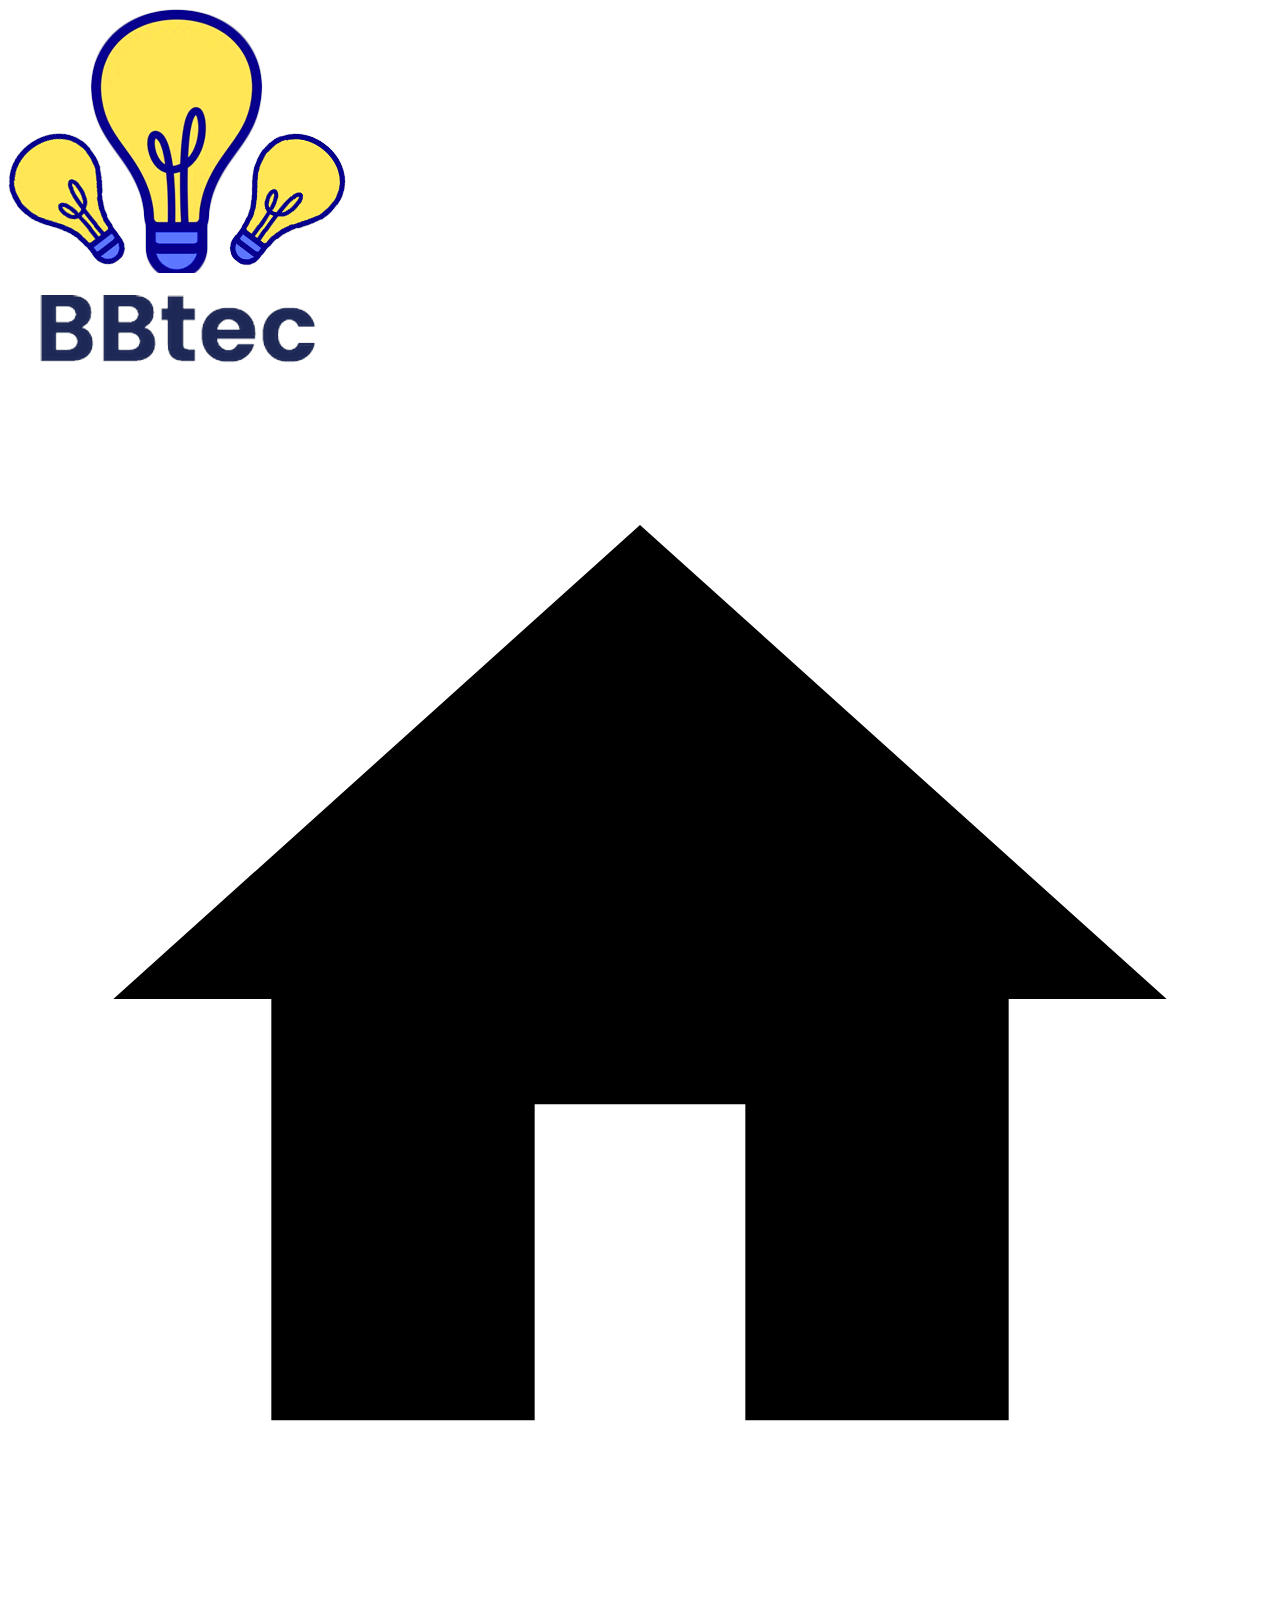
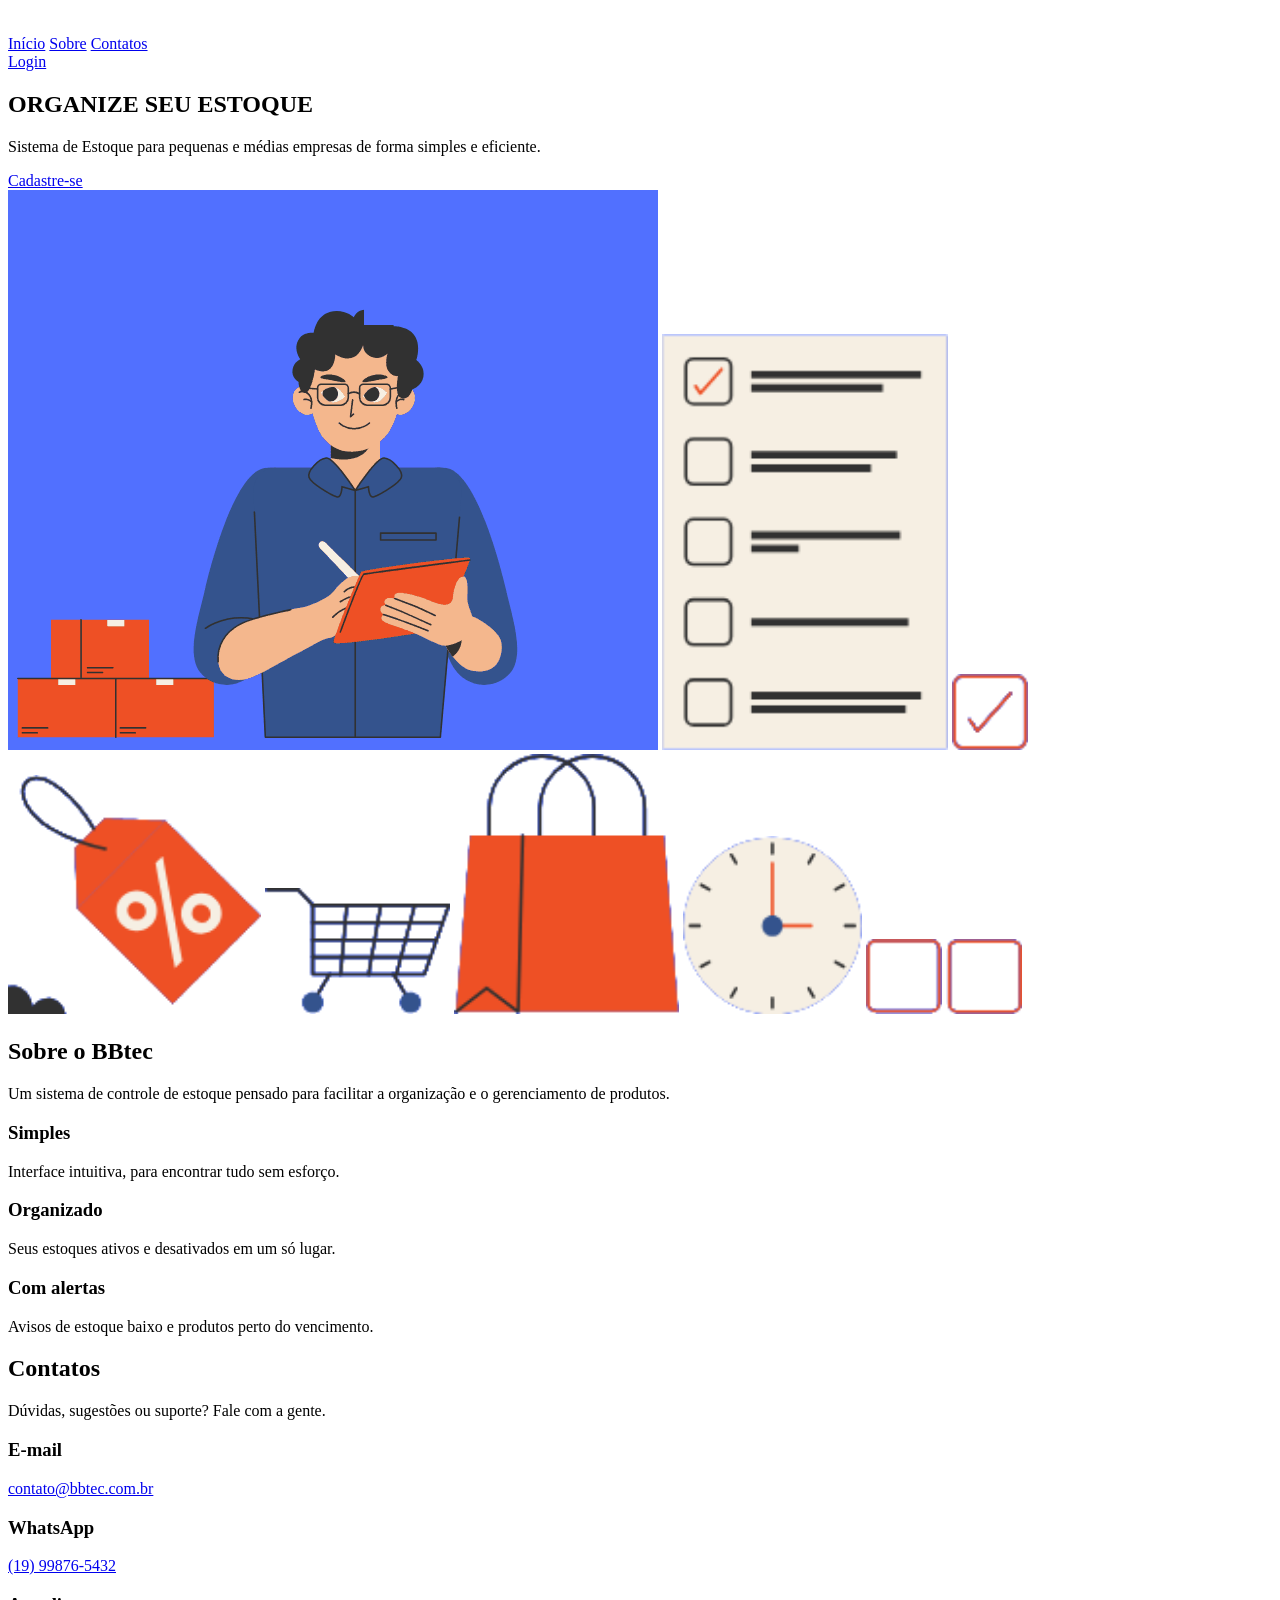
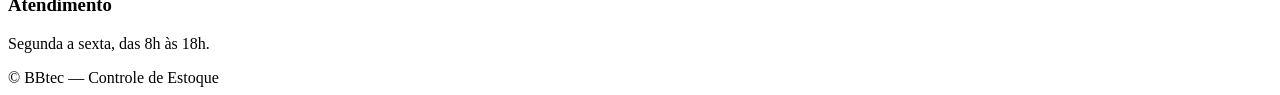
==== index.html @ 0fbb1b29 "ajuste" ====
<!DOCTYPE html>
<html lang="pt-BR">
<head>
<meta charset="utf-8">
<meta name="viewport" content="width=device-width, initial-scale=1, viewport-fit=cover">
<title>BBtec — Organize seu estoque</title>
<link rel="stylesheet" href="https://fonts.googleapis.com/css2?family=Poppins:wght@400;500;600&display=swap">
<link rel="stylesheet" href="style.css">
</head>
<body>
<header>
  <nav class="nav" aria-label="Principal">
    <a href="#inicio" aria-label="BBtec"><img src="img/logo.png" alt="BBtec"></a>
    <div class="links">
      <a href="#inicio"><svg viewBox="0 0 24 24" aria-hidden="true"><path d="M12 3 2 12h3v8h5v-6h4v6h5v-8h3z"/></svg><span class="txt-inicio">Início</span></a>
      <a href="#sobre">Sobre</a>
      <a href="#contatos">Contatos</a>
    </div>
    <a class="btn btn-azul" href="#login">Login</a>
  </nav>
</header>
<main>
  <section class="hero" id="inicio">
    <div class="hero-in">
      <div>
        <h1>ORGANIZE SEU ESTOQUE</h1>
        <p>Sistema de Estoque para pequenas e médias empresas de forma simples e eficiente.</p>
        <a class="btn btn-laranja" href="#cadastro">Cadastre-se</a>
      </div>
      <div class="cena" role="img" aria-label="Ilustração de um funcionário fazendo anotações de estoque">
<img class="base" src="img/ilustracao.png" alt="">
<img class="el e-lista" style="left:7.38%;top:11.96%;width:22.62%" src="img/el-lista.png" alt="">
<img class="el e-check" style="left:35.38%;top:13.93%;width:6.00%" src="img/el-check.png" alt="">
<img class="el e-tag" style="left:54.77%;top:1.96%;width:20.00%" src="img/el-tag.png" alt="">
<img class="el e-carrinho" style="left:80.92%;top:24.11%;width:14.62%" src="img/el-carrinho.png" alt="">
<img class="el e-sacola" style="left:80.31%;top:43.93%;width:17.85%" src="img/el-sacola.png" alt="">
<img class="el e-relogio" style="left:83.38%;top:77.14%;width:14.15%" src="img/el-relogio.png" alt="">
<img class="el e-quad1" style="left:69.85%;top:30.89%;width:6.00%" src="img/el-quad1.png" alt="">
<img class="el e-quad2" style="left:14.92%;top:64.64%;width:6.00%" src="img/el-quad2.png" alt="">
</div>
    </div>
  </section>
  <section class="sobre" id="sobre">
    <h2>Sobre o BBtec</h2>
    <p>Um sistema de controle de estoque pensado para facilitar a organização e o gerenciamento de produtos.</p>
    <div class="cards">
      <div class="card"><h3>Simples</h3><p>Interface intuitiva, para encontrar tudo sem esforço.</p></div>
      <div class="card"><h3>Organizado</h3><p>Seus estoques ativos e desativados em um só lugar.</p></div>
      <div class="card"><h3>Com alertas</h3><p>Avisos de estoque baixo e produtos perto do vencimento.</p></div>
    </div>
  </section>
  <section class="sobre contatos" id="contatos">
    <h2>Contatos</h2>
    <p>Dúvidas, sugestões ou suporte? Fale com a gente.</p>
    <div class="cards">
      <div class="card"><h3>E-mail</h3><p><a href="mailto:contato@bbtec.com.br">contato@bbtec.com.br</a></p></div>
      <div class="card"><h3>WhatsApp</h3><p><a href="https://wa.me/5519998765432">(19) 99876-5432</a></p></div>
      <div class="card"><h3>Atendimento</h3><p>Segunda a sexta, das 8h às 18h.</p></div>
    </div>
  </section>
</main>
<footer>© BBtec — Controle de Estoque</footer>
<script src="script.js"></script>
</body>
</html>
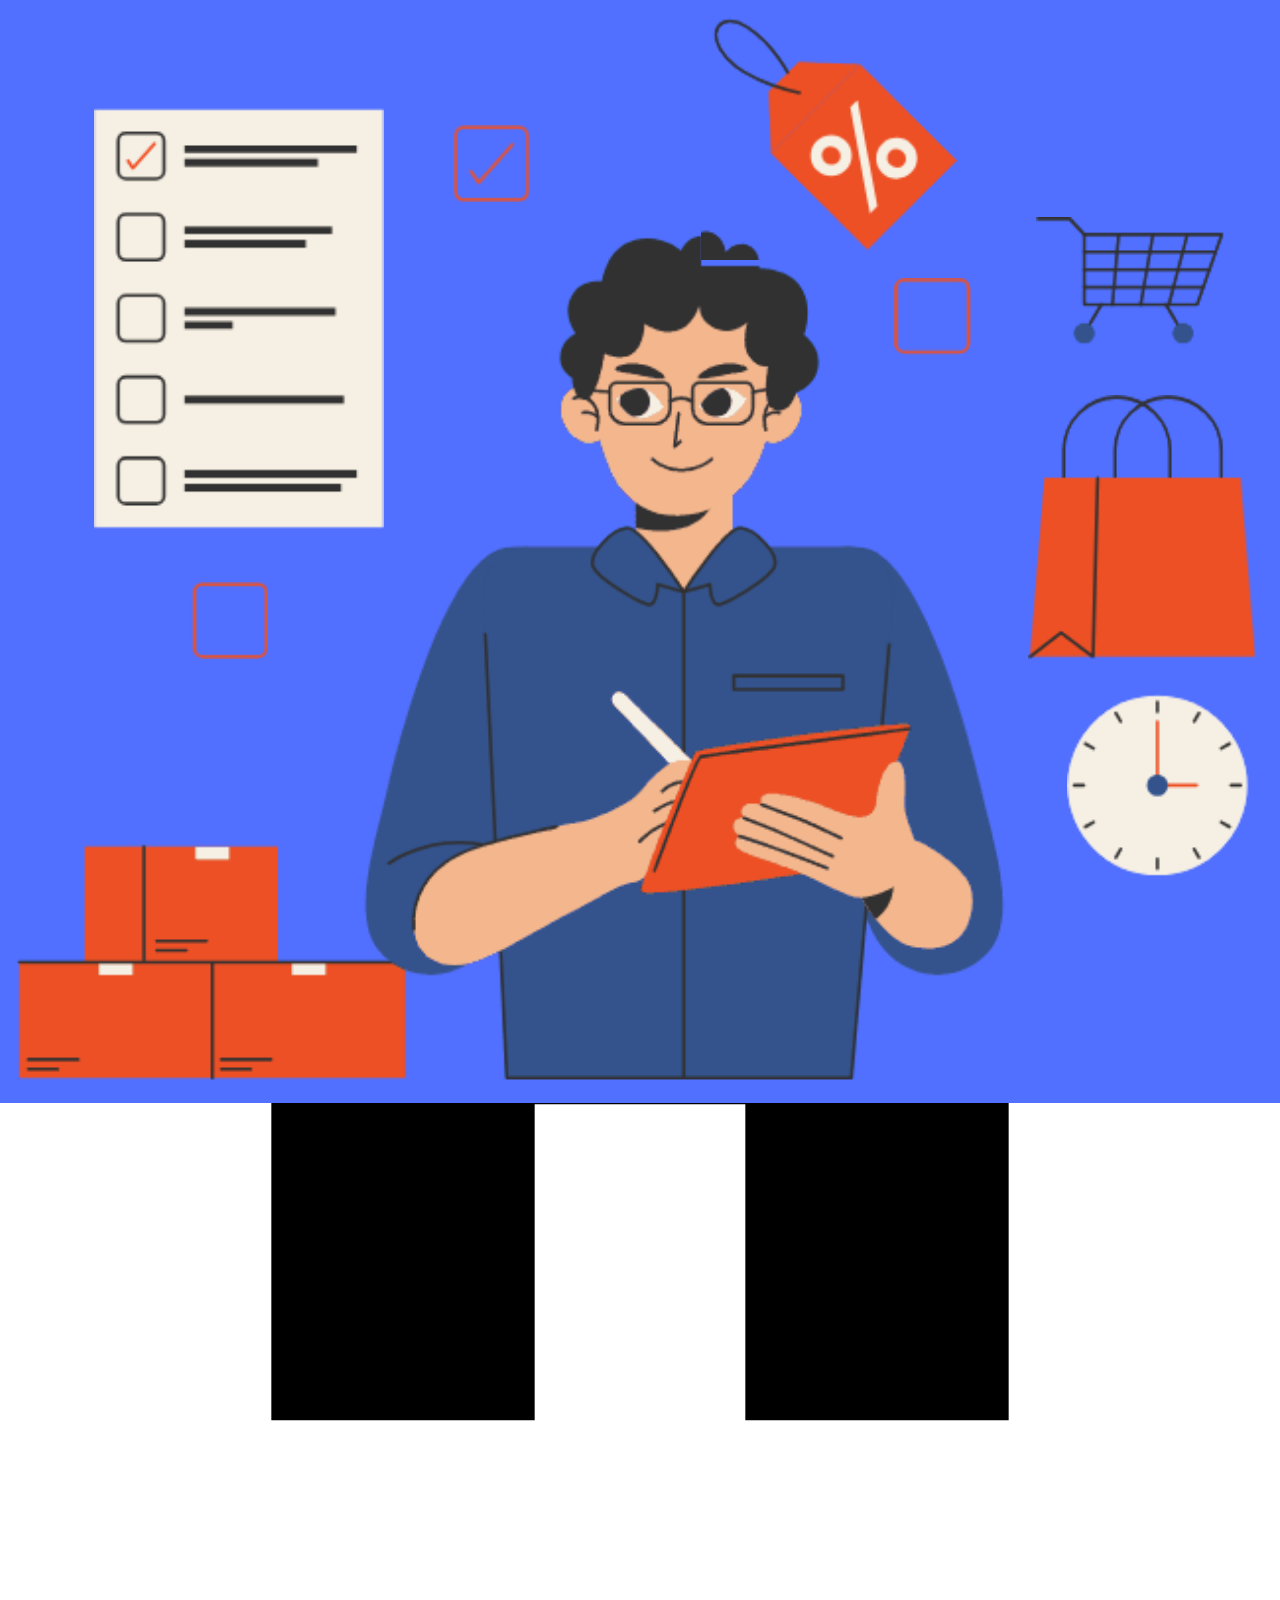
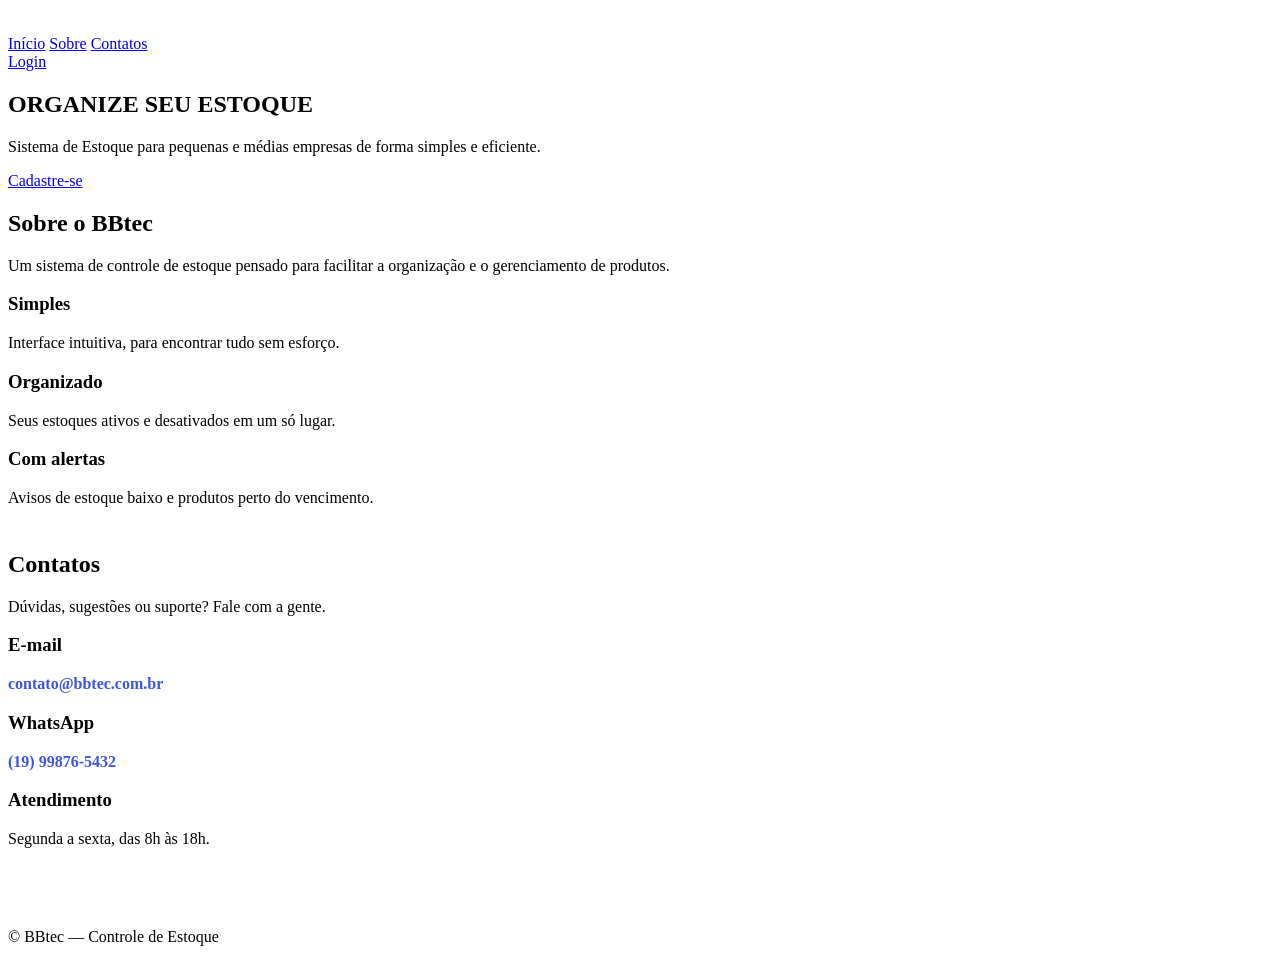
==== commit 98b162d5: "ajuste" ====
--- a/index.html
+++ b/index.html
@@ -1,11 +1,12 @@
 <!DOCTYPE html>
+
 <html lang="pt-BR">
 <head>
 <meta charset="utf-8">
 <meta name="viewport" content="width=device-width, initial-scale=1, viewport-fit=cover">
 <title>BBtec — Organize seu estoque</title>
 <link rel="stylesheet" href="https://fonts.googleapis.com/css2?family=Poppins:wght@400;500;600&display=swap">
-<link rel="stylesheet" href="style.css">
+<link rel="stylesheet" href="css/style.css">
 </head>
 <body>
 <header>
@@ -28,7 +29,7 @@
         <a class="btn btn-laranja" href="#cadastro">Cadastre-se</a>
       </div>
       <div class="cena" role="img" aria-label="Ilustração de um funcionário fazendo anotações de estoque">
-<img class="base" src="img/ilustracao.png" alt="">
+<img class="base" src="../img/ilustracao.png" alt="">
 <img class="el e-lista" style="left:7.38%;top:11.96%;width:22.62%" src="img/el-lista.png" alt="">
 <img class="el e-check" style="left:35.38%;top:13.93%;width:6.00%" src="img/el-check.png" alt="">
 <img class="el e-tag" style="left:54.77%;top:1.96%;width:20.00%" src="img/el-tag.png" alt="">
@@ -60,6 +61,7 @@
   </section>
 </main>
 <footer>© BBtec — Controle de Estoque</footer>
-<script src="script.js"></script>
+<script src="js/script.js"></script>
+
 </body>
 </html>
--- a/css/style.css
+++ b/css/style.css
@@ -0,0 +1,27 @@
+
+.cena img{position:absolute;display:block;height:auto;max-width:none}
+.cena .base{left:0;top:0;width:100%}
+.el{will-change:transform}
+.e-lista{animation:flutuar 5s ease-in-out infinite}
+.e-tag{transform-origin:18% 8%;animation:balancar 3.6s ease-in-out infinite}
+.e-carrinho{animation:deslizar 4.6s ease-in-out infinite}
+.e-sacola{transform-origin:50% 0;animation:balancar 4.4s ease-in-out -1.2s infinite}
+.e-relogio{animation:pulsar 3s ease-in-out infinite}
+.e-check{animation:piscar 3.2s ease-in-out infinite}
+.e-quad1{animation:piscar 3.8s ease-in-out -1s infinite}
+.e-quad2{animation:flutuar 4.2s ease-in-out -2s infinite}
+@keyframes flutuar{0%,100%{transform:translateY(0)}50%{transform:translateY(-9px)}}
+@keyframes balancar{0%,100%{transform:rotate(-5deg)}50%{transform:rotate(5deg)}}
+@keyframes deslizar{0%,100%{transform:translate(0,0) rotate(0)}50%{transform:translate(7px,-4px) rotate(3deg)}}
+@keyframes pulsar{0%,100%{transform:scale(1)}50%{transform:scale(1.07)}}
+@keyframes piscar{0%,100%{opacity:.35;transform:scale(.88)}50%{opacity:1;transform:scale(1.1)}}
+@media (prefers-reduced-motion:reduce){.el{animation:none!important}}
+
+.contatos{padding-top:8px;padding-bottom:64px}
+.card a{color:#3D55E0;font-weight:600;text-decoration:none;word-break:break-all}
+.card a:hover{text-decoration:underline}
+@media (max-width:480px){
+  .nav{gap:8px}
+  .links a{padding:0 9px;font-size:.8rem}
+  .nav .btn-azul{padding:0 14px;font-size:.8rem;margin-left:4px}
+}
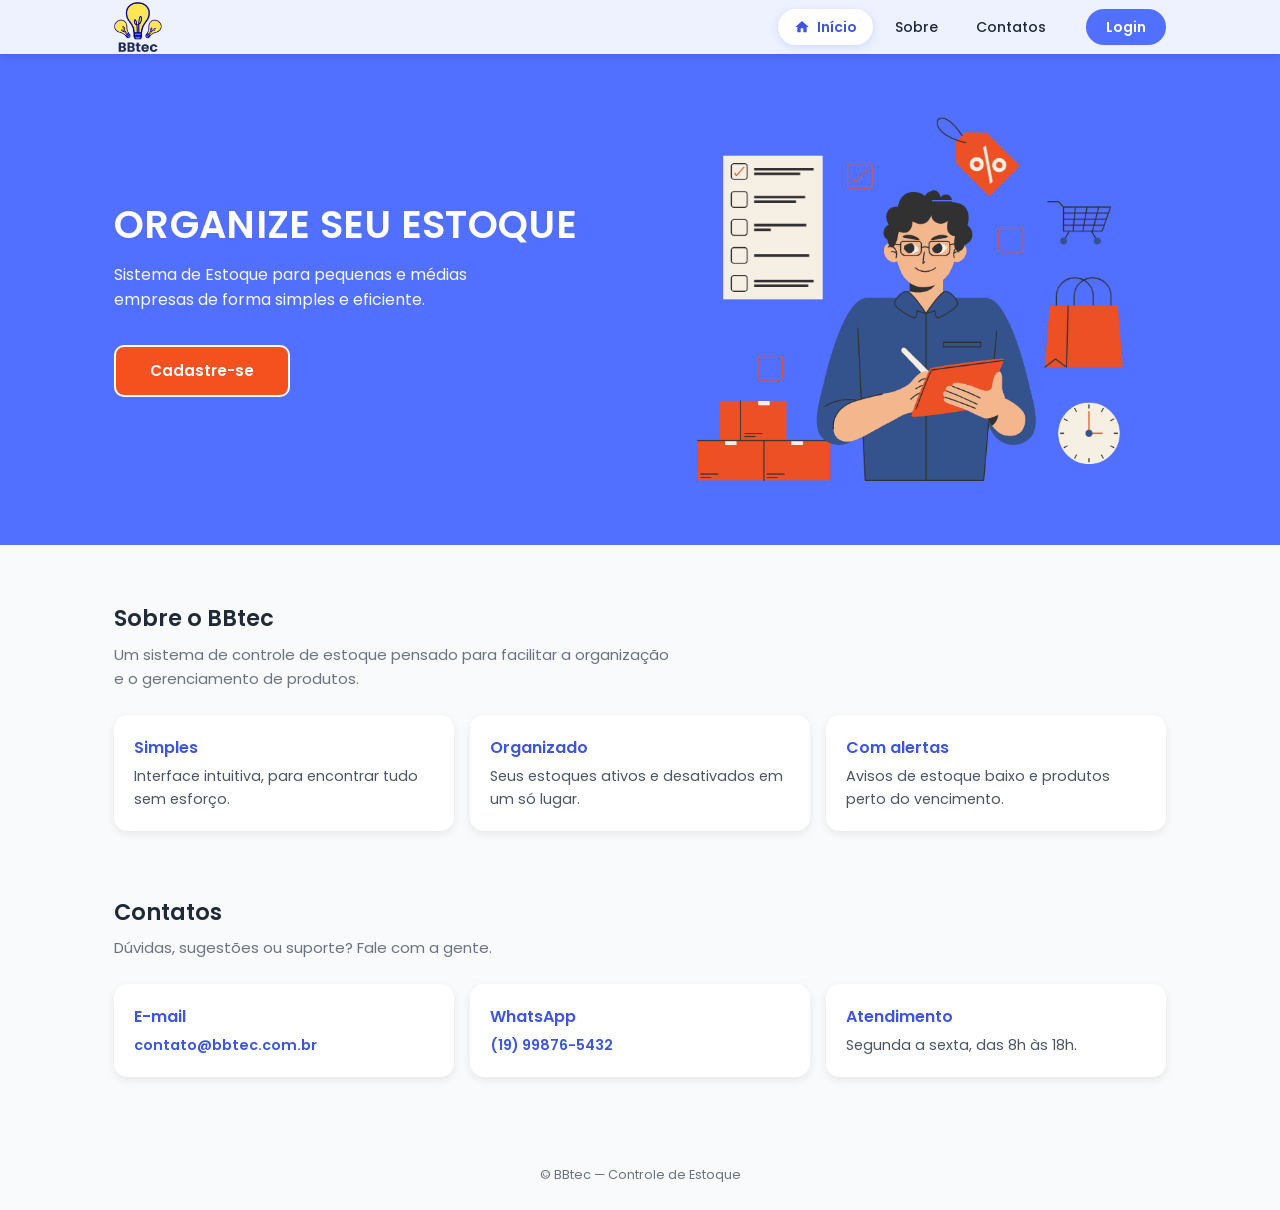
==== commit 90fc4762: "Merge branch 'main' of https://github.com/brulameira/BBTEC" ====
--- a/index.html
+++ b/index.html
@@ -1,12 +1,11 @@
 <!DOCTYPE html>
-
 <html lang="pt-BR">
 <head>
 <meta charset="utf-8">
 <meta name="viewport" content="width=device-width, initial-scale=1, viewport-fit=cover">
 <title>BBtec — Organize seu estoque</title>
 <link rel="stylesheet" href="https://fonts.googleapis.com/css2?family=Poppins:wght@400;500;600&display=swap">
-<link rel="stylesheet" href="css/style.css">
+<link rel="stylesheet" href="../css/style.css">
 </head>
 <body>
 <header>
@@ -30,14 +29,14 @@
       </div>
       <div class="cena" role="img" aria-label="Ilustração de um funcionário fazendo anotações de estoque">
 <img class="base" src="../img/ilustracao.png" alt="">
-<img class="el e-lista" style="left:7.38%;top:11.96%;width:22.62%" src="img/el-lista.png" alt="">
-<img class="el e-check" style="left:35.38%;top:13.93%;width:6.00%" src="img/el-check.png" alt="">
-<img class="el e-tag" style="left:54.77%;top:1.96%;width:20.00%" src="img/el-tag.png" alt="">
-<img class="el e-carrinho" style="left:80.92%;top:24.11%;width:14.62%" src="img/el-carrinho.png" alt="">
-<img class="el e-sacola" style="left:80.31%;top:43.93%;width:17.85%" src="img/el-sacola.png" alt="">
-<img class="el e-relogio" style="left:83.38%;top:77.14%;width:14.15%" src="img/el-relogio.png" alt="">
-<img class="el e-quad1" style="left:69.85%;top:30.89%;width:6.00%" src="img/el-quad1.png" alt="">
-<img class="el e-quad2" style="left:14.92%;top:64.64%;width:6.00%" src="img/el-quad2.png" alt="">
+<img class="el e-lista" style="left:7.38%;top:11.96%;width:22.62%" src="../img/el-lista.png" alt="">
+<img class="el e-check" style="left:35.38%;top:13.93%;width:6.00%" src="../img/el-check.png" alt="">
+<img class="el e-tag" style="left:54.77%;top:1.96%;width:20.00%" src="../img/el-tag.png" alt="">
+<img class="el e-carrinho" style="left:80.92%;top:24.11%;width:14.62%" src="../img/el-carrinho.png" alt="">
+<img class="el e-sacola" style="left:80.31%;top:43.93%;width:17.85%" src="../img/el-sacola.png" alt="">
+<img class="el e-relogio" style="left:83.38%;top:77.14%;width:14.15%" src="../img/el-relogio.png" alt="">
+<img class="el e-quad1" style="left:69.85%;top:30.89%;width:6.00%" src="../img/el-quad1.png" alt="">
+<img class="el e-quad2" style="left:14.92%;top:64.64%;width:6.00%" src="../img/el-quad2.png" alt="">
 </div>
     </div>
   </section>
@@ -61,7 +60,7 @@
   </section>
 </main>
 <footer>© BBtec — Controle de Estoque</footer>
-<script src="js/script.js"></script>
+<script src="../js/script.js"></script>
 
 </body>
 </html>
--- a/css/style.css
+++ b/css/style.css
@@ -1,3 +1,54 @@
+:root{
+  --azul:#5170FF; --laranja:#F4511E; --texto:#1F2937;
+  --header:#EEF2FF; --branco:#FFFFFF; --superficie:#F8FAFC; --cinza:#6B7280;
+  box-sizing:border-box;
+  padding-top:env(safe-area-inset-top,0px); padding-bottom:env(safe-area-inset-bottom,0px);
+}
+@media (prefers-color-scheme: dark){
+  :root:not([data-theme="light"]){ --header:#1B2140; --texto:#E5E7EB; --superficie:#12162B; --cinza:#9CA3AF; }
+}
+:root[data-theme="dark"]{ --header:#1B2140; --texto:#E5E7EB; --superficie:#12162B; --cinza:#9CA3AF; }
+*{box-sizing:border-box;margin:0}
+html{scroll-behavior:smooth;scroll-padding-top:80px}
+body{font-family:'Poppins',system-ui,-apple-system,'Segoe UI',Arial,sans-serif;background:var(--superficie);color:var(--texto);font-size:15px;line-height:1.6}
+body{background:#F8FAFC;color:#1F2937;--texto:#1F2937;--cinza:#6B7280}
+.sobre h2{color:#1F2937}
+header{background:#EEF2FF;--texto:#1F2937;color:#1F2937;box-shadow:0 2px 8px rgba(0,0,0,.12);position:sticky;top:env(safe-area-inset-top,0px);z-index:5}
+.nav{max-width:1100px;margin:auto;display:flex;align-items:center;justify-content:space-between;gap:16px;padding:2px 24px}
+.nav img{height:50px;width:auto;display:block}
+.links{display:flex;align-items:center;gap:6px;margin-left:auto}
+.nav .btn-azul{margin-left:8px;height:36px;padding:0 20px;font-size:.875rem;display:inline-flex;align-items:center;border-radius:999px}
+.links a{color:var(--texto);font-weight:500;font-size:.875rem;text-decoration:none;display:flex;align-items:center;gap:7px;height:36px;padding:0 16px;border-radius:999px;transition:background .2s,color .2s,box-shadow .2s}
+.links a:hover{background:rgba(79,107,255,.12);color:#3D55E0}
+.links a.ativo{background:#fff;color:#3D55E0;font-weight:600;box-shadow:0 2px 8px rgba(79,107,255,.18)}
+.links svg{width:16px;height:16px;fill:currentColor}
+.btn{display:inline-block;font-family:inherit;font-weight:600;font-size:.95rem;text-decoration:none;border-radius:10px;padding:10px 26px;border:0;cursor:pointer;transition:filter .15s,transform .15s}
+.btn:hover{filter:brightness(1.1)} .btn:active{transform:scale(.98)}
+.btn:focus-visible{outline:3px solid #FFB199;outline-offset:3px}
+.links a:focus{outline:none}
+.links a:focus-visible{outline:2px solid #4F6BFF;outline-offset:2px}
+.btn-azul{background:var(--azul);color:#fff}
+.btn-laranja{background:var(--laranja);color:#fff;border:2px solid #fff;padding:12px 34px}
+.hero{background:var(--azul);color:#fff}
+.hero-in{max-width:1100px;margin:auto;padding:56px 24px;display:grid;grid-template-columns:1fr 1fr;align-items:center;gap:32px}
+.hero h1{font-size:clamp(1.7rem,3.4vw,2.4rem);line-height:1.2;font-weight:600;letter-spacing:.3px}
+.hero p{margin:14px 0 32px;font-size:1rem;font-weight:400;max-width:400px;opacity:.95}
+.cena{position:relative;width:100%;max-width:440px;aspect-ratio:650/560;justify-self:center}
+.sobre{max-width:1100px;margin:auto;padding:56px 24px}
+.sobre h2{font-size:1.4rem;font-weight:600;margin-bottom:6px}
+.sobre>p{color:var(--cinza);margin-bottom:24px;max-width:560px}
+.cards{display:grid;grid-template-columns:repeat(auto-fit,minmax(220px,1fr));gap:16px}
+.card{background:var(--branco);color:#1F2937;border-radius:14px;padding:20px;box-shadow:0 3px 10px rgba(0,0,0,.08)}
+.card h3{font-size:1rem;font-weight:600;color:#3D55E0;margin-bottom:4px}
+.card p{font-size:.9rem;color:#4B5563}
+footer{text-align:center;color:var(--cinza);font-size:.8rem;padding:24px}
+@media (max-width:760px){
+  .nav img{height:42px}
+  .nav{padding:2px 16px} .links{gap:4px} .links a{padding:0 12px} .links .txt-inicio{display:none}
+  .hero-in{grid-template-columns:1fr;text-align:center;padding:36px 20px}
+  .hero p{margin-left:auto;margin-right:auto}
+  .cena{max-width:300px;order:-1}
+}
 
 .cena img{position:absolute;display:block;height:auto;max-width:none}
 .cena .base{left:0;top:0;width:100%}
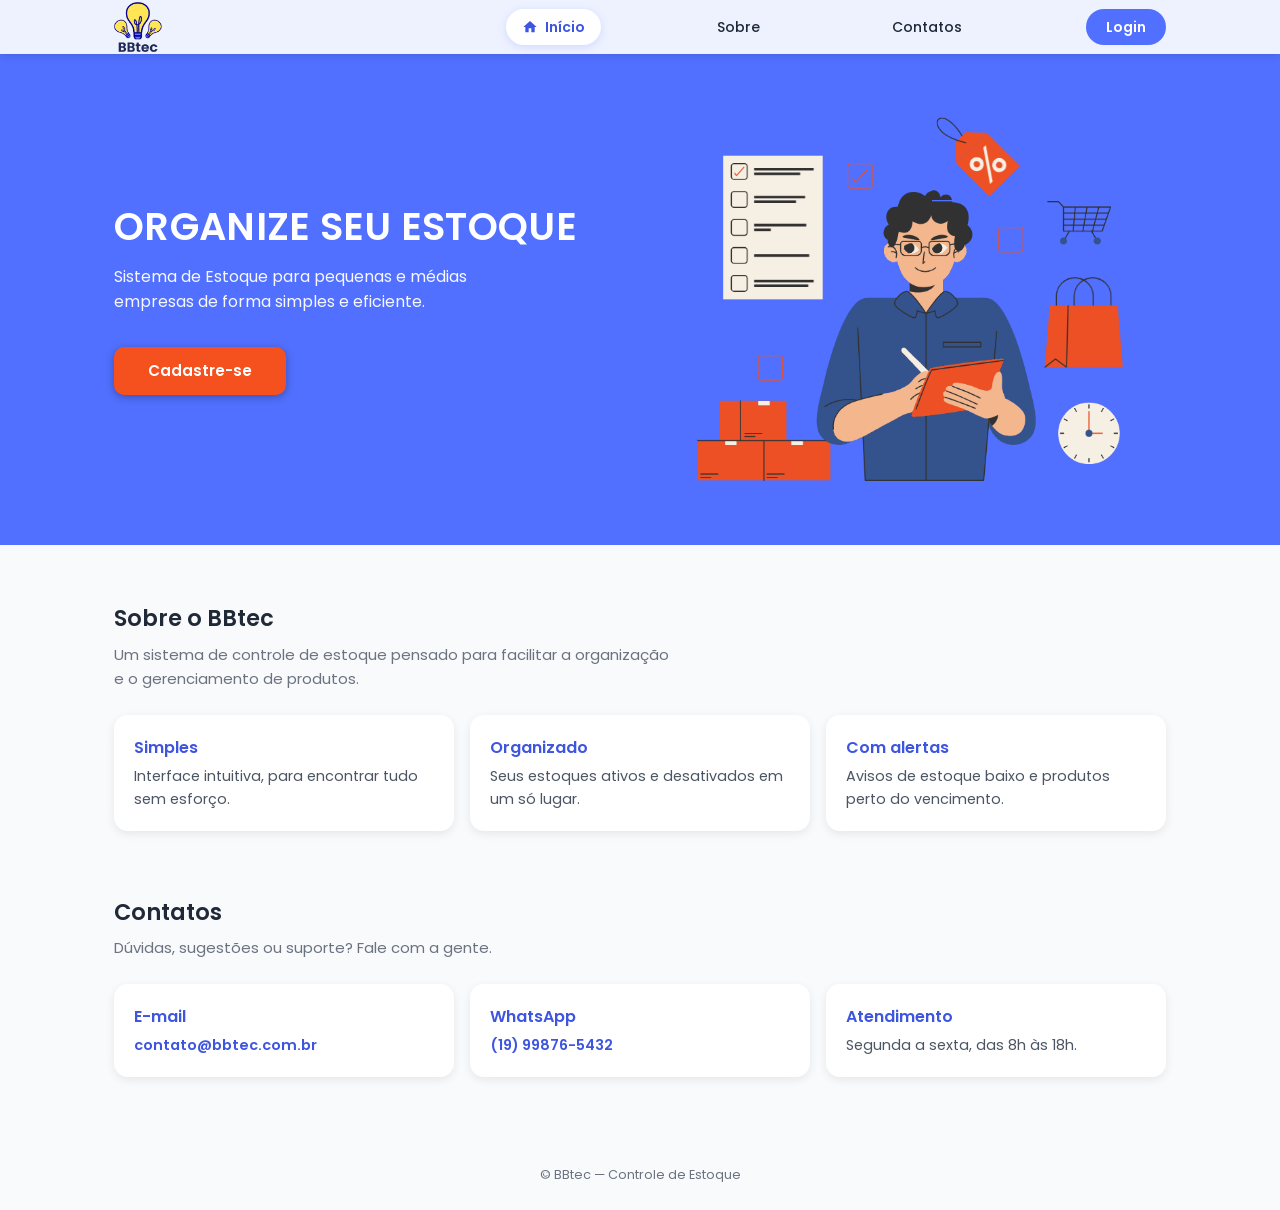
==== commit 931bdb5b: "att" ====
--- a/index.html
+++ b/index.html
@@ -1,66 +1,89 @@
 <!DOCTYPE html>
 <html lang="pt-BR">
+
 <head>
-<meta charset="utf-8">
-<meta name="viewport" content="width=device-width, initial-scale=1, viewport-fit=cover">
-<title>BBtec — Organize seu estoque</title>
-<link rel="stylesheet" href="https://fonts.googleapis.com/css2?family=Poppins:wght@400;500;600&display=swap">
-<link rel="stylesheet" href="../css/style.css">
+  <meta charset="utf-8">
+  <meta name="viewport" content="width=device-width, initial-scale=1, viewport-fit=cover">
+  <title>BBtec — Organize seu estoque</title>
+  <link rel="stylesheet" href="https://fonts.googleapis.com/css2?family=Poppins:wght@400;500;600&display=swap">
+  <link rel="stylesheet" href="css/style.css">
 </head>
+
 <body>
-<header>
-  <nav class="nav" aria-label="Principal">
-    <a href="#inicio" aria-label="BBtec"><img src="img/logo.png" alt="BBtec"></a>
-    <div class="links">
-      <a href="#inicio"><svg viewBox="0 0 24 24" aria-hidden="true"><path d="M12 3 2 12h3v8h5v-6h4v6h5v-8h3z"/></svg><span class="txt-inicio">Início</span></a>
-      <a href="#sobre">Sobre</a>
-      <a href="#contatos">Contatos</a>
-    </div>
-    <a class="btn btn-azul" href="#login">Login</a>
-  </nav>
-</header>
-<main>
-  <section class="hero" id="inicio">
-    <div class="hero-in">
-      <div>
-        <h1>ORGANIZE SEU ESTOQUE</h1>
-        <p>Sistema de Estoque para pequenas e médias empresas de forma simples e eficiente.</p>
-        <a class="btn btn-laranja" href="#cadastro">Cadastre-se</a>
+  <header>
+    <nav class="nav" aria-label="Principal">
+      <a href="#inicio" aria-label="BBtec"><img src="img/logo.png" alt="BBtec"></a>
+      <div class="links">
+        <a href="#inicio"><svg viewBox="0 0 24 24" aria-hidden="true">
+            <path d="M12 3 2 12h3v8h5v-6h4v6h5v-8h3z" />
+          </svg><span class="txt-inicio">Início</span></a>
+        <a href="#sobre">Sobre</a>
+        <a href="#contatos">Contatos</a>
       </div>
-      <div class="cena" role="img" aria-label="Ilustração de um funcionário fazendo anotações de estoque">
-<img class="base" src="../img/ilustracao.png" alt="">
-<img class="el e-lista" style="left:7.38%;top:11.96%;width:22.62%" src="../img/el-lista.png" alt="">
-<img class="el e-check" style="left:35.38%;top:13.93%;width:6.00%" src="../img/el-check.png" alt="">
-<img class="el e-tag" style="left:54.77%;top:1.96%;width:20.00%" src="../img/el-tag.png" alt="">
-<img class="el e-carrinho" style="left:80.92%;top:24.11%;width:14.62%" src="../img/el-carrinho.png" alt="">
-<img class="el e-sacola" style="left:80.31%;top:43.93%;width:17.85%" src="../img/el-sacola.png" alt="">
-<img class="el e-relogio" style="left:83.38%;top:77.14%;width:14.15%" src="../img/el-relogio.png" alt="">
-<img class="el e-quad1" style="left:69.85%;top:30.89%;width:6.00%" src="../img/el-quad1.png" alt="">
-<img class="el e-quad2" style="left:14.92%;top:64.64%;width:6.00%" src="../img/el-quad2.png" alt="">
-</div>
-    </div>
-  </section>
-  <section class="sobre" id="sobre">
-    <h2>Sobre o BBtec</h2>
-    <p>Um sistema de controle de estoque pensado para facilitar a organização e o gerenciamento de produtos.</p>
-    <div class="cards">
-      <div class="card"><h3>Simples</h3><p>Interface intuitiva, para encontrar tudo sem esforço.</p></div>
-      <div class="card"><h3>Organizado</h3><p>Seus estoques ativos e desativados em um só lugar.</p></div>
-      <div class="card"><h3>Com alertas</h3><p>Avisos de estoque baixo e produtos perto do vencimento.</p></div>
-    </div>
-  </section>
-  <section class="sobre contatos" id="contatos">
-    <h2>Contatos</h2>
-    <p>Dúvidas, sugestões ou suporte? Fale com a gente.</p>
-    <div class="cards">
-      <div class="card"><h3>E-mail</h3><p><a href="mailto:contato@bbtec.com.br">contato@bbtec.com.br</a></p></div>
-      <div class="card"><h3>WhatsApp</h3><p><a href="https://wa.me/5519998765432">(19) 99876-5432</a></p></div>
-      <div class="card"><h3>Atendimento</h3><p>Segunda a sexta, das 8h às 18h.</p></div>
-    </div>
-  </section>
-</main>
-<footer>© BBtec — Controle de Estoque</footer>
-<script src="../js/script.js"></script>
+      <a class="btn btn-azul" href="Pages/login.html">Login</a>
+    </nav>
+  </header>
+  <main>
+    <section class="hero" id="inicio">
+      <div class="hero-in">
+        <div>
+          <h1>ORGANIZE SEU ESTOQUE</h1>
+          <p>Sistema de Estoque para pequenas e médias empresas de forma simples e eficiente.</p>
+          <a class="btn btn-laranja" href="Pages/cadastro.html">Cadastre-se</a>
+        </div>
+        <div class="cena" role="img" aria-label="Ilustração de um funcionário fazendo anotações de estoque">
+          <img class="base" src="img/ilustracao.png" alt="">
+          <img class="el e-lista" style="left:7.38%;top:11.96%;width:22.62%" src="img/el-lista.png" alt="">
+          <img class="el e-check" style="left:35.38%;top:13.93%;width:6.00%" src="img/el-check.png" alt="">
+          <img class="el e-tag" style="left:54.77%;top:1.96%;width:20.00%" src="img/el-tag.png" alt="">
+          <img class="el e-carrinho" style="left:80.92%;top:24.11%;width:14.62%" src="img/el-carrinho.png" alt="">
+          <img class="el e-sacola" style="left:80.31%;top:43.93%;width:17.85%" src="img/el-sacola.png" alt="">
+          <img class="el e-relogio" style="left:83.38%;top:77.14%;width:14.15%" src="img/el-relogio.png" alt="">
+          <img class="el e-quad1" style="left:69.85%;top:30.89%;width:6.00%" src="img/el-quad1.png" alt="">
+          <img class="el e-quad2" style="left:14.92%;top:64.64%;width:6.00%" src="img/el-quad2.png" alt="">
+        </div>
+      </div>
+    </section>
+    <section class="sobre" id="sobre">
+      <h2>Sobre o BBtec</h2>
+      <p>Um sistema de controle de estoque pensado para facilitar a organização e o gerenciamento de produtos.</p>
+      <div class="cards">
+        <div class="card">
+          <h3>Simples</h3>
+          <p>Interface intuitiva, para encontrar tudo sem esforço.</p>
+        </div>
+        <div class="card">
+          <h3>Organizado</h3>
+          <p>Seus estoques ativos e desativados em um só lugar.</p>
+        </div>
+        <div class="card">
+          <h3>Com alertas</h3>
+          <p>Avisos de estoque baixo e produtos perto do vencimento.</p>
+        </div>
+      </div>
+    </section>
+    <section class="sobre contatos" id="contatos">
+      <h2>Contatos</h2>
+      <p>Dúvidas, sugestões ou suporte? Fale com a gente.</p>
+      <div class="cards">
+        <div class="card">
+          <h3>E-mail</h3>
+          <p><a href="mailto:contato@bbtec.com.br">contato@bbtec.com.br</a></p>
+        </div>
+        <div class="card">
+          <h3>WhatsApp</h3>
+          <p><a href="https://wa.me/5519998765432">(19) 99876-5432</a></p>
+        </div>
+        <div class="card">
+          <h3>Atendimento</h3>
+          <p>Segunda a sexta, das 8h às 18h.</p>
+        </div>
+      </div>
+    </section>
+  </main>
+  <footer>© BBtec — Controle de Estoque</footer>
+  <script src="js/script.js"></script>
 
 </body>
+
 </html>
--- a/css/style.css
+++ b/css/style.css
@@ -1,78 +1,458 @@
-:root{
-  --azul:#5170FF; --laranja:#F4511E; --texto:#1F2937;
-  --header:#EEF2FF; --branco:#FFFFFF; --superficie:#F8FAFC; --cinza:#6B7280;
-  box-sizing:border-box;
-  padding-top:env(safe-area-inset-top,0px); padding-bottom:env(safe-area-inset-bottom,0px);
-}
-@media (prefers-color-scheme: dark){
-  :root:not([data-theme="light"]){ --header:#1B2140; --texto:#E5E7EB; --superficie:#12162B; --cinza:#9CA3AF; }
-}
-:root[data-theme="dark"]{ --header:#1B2140; --texto:#E5E7EB; --superficie:#12162B; --cinza:#9CA3AF; }
-*{box-sizing:border-box;margin:0}
-html{scroll-behavior:smooth;scroll-padding-top:80px}
-body{font-family:'Poppins',system-ui,-apple-system,'Segoe UI',Arial,sans-serif;background:var(--superficie);color:var(--texto);font-size:15px;line-height:1.6}
-body{background:#F8FAFC;color:#1F2937;--texto:#1F2937;--cinza:#6B7280}
-.sobre h2{color:#1F2937}
-header{background:#EEF2FF;--texto:#1F2937;color:#1F2937;box-shadow:0 2px 8px rgba(0,0,0,.12);position:sticky;top:env(safe-area-inset-top,0px);z-index:5}
-.nav{max-width:1100px;margin:auto;display:flex;align-items:center;justify-content:space-between;gap:16px;padding:2px 24px}
-.nav img{height:50px;width:auto;display:block}
-.links{display:flex;align-items:center;gap:6px;margin-left:auto}
-.nav .btn-azul{margin-left:8px;height:36px;padding:0 20px;font-size:.875rem;display:inline-flex;align-items:center;border-radius:999px}
-.links a{color:var(--texto);font-weight:500;font-size:.875rem;text-decoration:none;display:flex;align-items:center;gap:7px;height:36px;padding:0 16px;border-radius:999px;transition:background .2s,color .2s,box-shadow .2s}
-.links a:hover{background:rgba(79,107,255,.12);color:#3D55E0}
-.links a.ativo{background:#fff;color:#3D55E0;font-weight:600;box-shadow:0 2px 8px rgba(79,107,255,.18)}
-.links svg{width:16px;height:16px;fill:currentColor}
-.btn{display:inline-block;font-family:inherit;font-weight:600;font-size:.95rem;text-decoration:none;border-radius:10px;padding:10px 26px;border:0;cursor:pointer;transition:filter .15s,transform .15s}
-.btn:hover{filter:brightness(1.1)} .btn:active{transform:scale(.98)}
-.btn:focus-visible{outline:3px solid #FFB199;outline-offset:3px}
-.links a:focus{outline:none}
-.links a:focus-visible{outline:2px solid #4F6BFF;outline-offset:2px}
-.btn-azul{background:var(--azul);color:#fff}
-.btn-laranja{background:var(--laranja);color:#fff;border:2px solid #fff;padding:12px 34px}
-.hero{background:var(--azul);color:#fff}
-.hero-in{max-width:1100px;margin:auto;padding:56px 24px;display:grid;grid-template-columns:1fr 1fr;align-items:center;gap:32px}
-.hero h1{font-size:clamp(1.7rem,3.4vw,2.4rem);line-height:1.2;font-weight:600;letter-spacing:.3px}
-.hero p{margin:14px 0 32px;font-size:1rem;font-weight:400;max-width:400px;opacity:.95}
-.cena{position:relative;width:100%;max-width:440px;aspect-ratio:650/560;justify-self:center}
-.sobre{max-width:1100px;margin:auto;padding:56px 24px}
-.sobre h2{font-size:1.4rem;font-weight:600;margin-bottom:6px}
-.sobre>p{color:var(--cinza);margin-bottom:24px;max-width:560px}
-.cards{display:grid;grid-template-columns:repeat(auto-fit,minmax(220px,1fr));gap:16px}
-.card{background:var(--branco);color:#1F2937;border-radius:14px;padding:20px;box-shadow:0 3px 10px rgba(0,0,0,.08)}
-.card h3{font-size:1rem;font-weight:600;color:#3D55E0;margin-bottom:4px}
-.card p{font-size:.9rem;color:#4B5563}
-footer{text-align:center;color:var(--cinza);font-size:.8rem;padding:24px}
-@media (max-width:760px){
-  .nav img{height:42px}
-  .nav{padding:2px 16px} .links{gap:4px} .links a{padding:0 12px} .links .txt-inicio{display:none}
-  .hero-in{grid-template-columns:1fr;text-align:center;padding:36px 20px}
-  .hero p{margin-left:auto;margin-right:auto}
-  .cena{max-width:300px;order:-1}
-}
-
-.cena img{position:absolute;display:block;height:auto;max-width:none}
-.cena .base{left:0;top:0;width:100%}
-.el{will-change:transform}
-.e-lista{animation:flutuar 5s ease-in-out infinite}
-.e-tag{transform-origin:18% 8%;animation:balancar 3.6s ease-in-out infinite}
-.e-carrinho{animation:deslizar 4.6s ease-in-out infinite}
-.e-sacola{transform-origin:50% 0;animation:balancar 4.4s ease-in-out -1.2s infinite}
-.e-relogio{animation:pulsar 3s ease-in-out infinite}
-.e-check{animation:piscar 3.2s ease-in-out infinite}
-.e-quad1{animation:piscar 3.8s ease-in-out -1s infinite}
-.e-quad2{animation:flutuar 4.2s ease-in-out -2s infinite}
-@keyframes flutuar{0%,100%{transform:translateY(0)}50%{transform:translateY(-9px)}}
-@keyframes balancar{0%,100%{transform:rotate(-5deg)}50%{transform:rotate(5deg)}}
-@keyframes deslizar{0%,100%{transform:translate(0,0) rotate(0)}50%{transform:translate(7px,-4px) rotate(3deg)}}
-@keyframes pulsar{0%,100%{transform:scale(1)}50%{transform:scale(1.07)}}
-@keyframes piscar{0%,100%{opacity:.35;transform:scale(.88)}50%{opacity:1;transform:scale(1.1)}}
-@media (prefers-reduced-motion:reduce){.el{animation:none!important}}
-
-.contatos{padding-top:8px;padding-bottom:64px}
-.card a{color:#3D55E0;font-weight:600;text-decoration:none;word-break:break-all}
-.card a:hover{text-decoration:underline}
-@media (max-width:480px){
-  .nav{gap:8px}
-  .links a{padding:0 9px;font-size:.8rem}
-  .nav .btn-azul{padding:0 14px;font-size:.8rem;margin-left:4px}
-}
+:root {
+  --azul: #5170FF;
+  --laranja: #F4511E;
+  --texto: #1F2937;
+  --header: #EEF2FF;
+  --branco: #FFFFFF;
+  --superficie: #F8FAFC;
+  --cinza: #6B7280;
+  box-sizing: border-box;
+  padding-top: env(safe-area-inset-top, 0px);
+  padding-bottom: env(safe-area-inset-bottom, 0px);
+}
+
+@media (prefers-color-scheme: dark) {
+  :root:not([data-theme="light"]) {
+    --header: #1B2140;
+    --texto: #E5E7EB;
+    --superficie: #12162B;
+    --cinza: #9CA3AF;
+  }
+}
+
+:root[data-theme="dark"] {
+  --header: #1B2140;
+  --texto: #E5E7EB;
+  --superficie: #12162B;
+  --cinza: #9CA3AF;
+}
+
+* {
+  box-sizing: border-box;
+  margin: 0
+}
+
+html {
+  scroll-behavior: smooth;
+  scroll-padding-top: 80px
+}
+
+body {
+  font-family: 'Poppins', system-ui, -apple-system, 'Segoe UI', Arial, sans-serif;
+  background: var(--superficie);
+  color: var(--texto);
+  font-size: 15px;
+  line-height: 1.6
+}
+
+body {
+  background: #F8FAFC;
+  color: #1F2937;
+  --texto: #1F2937;
+  --cinza: #6B7280
+}
+
+.sobre h2 {
+  color: #1F2937
+}
+
+header {
+  background: #EEF2FF;
+  --texto: #1F2937;
+  color: #1F2937;
+  box-shadow: 0 2px 8px rgba(0, 0, 0, .12);
+  position: sticky;
+  top: env(safe-area-inset-top, 0px);
+  z-index: 5
+}
+
+.nav {
+  max-width: 1100px;
+  margin: auto;
+  display: flex;
+  align-items: center;
+  justify-content: space-between;
+  gap: 100px;
+  padding: 2px 24px
+}
+
+.nav img {
+  height: 50px;
+  width: auto;
+  display: block
+}
+
+.links {
+  display: flex;
+  align-items: center;
+  gap: 100px;
+  margin-left: auto
+}
+
+.nav .btn-azul {
+  margin-left: 8px;
+  height: 36px;
+  padding: 0 20px;
+  font-size: .875rem;
+  display: inline-flex;
+  align-items: center;
+  border-radius: 999px
+}
+
+.links a {
+  color: var(--texto);
+  font-weight: 500;
+  font-size: .875rem;
+  text-decoration: none;
+  display: flex;
+  align-items: center;
+  gap: 7px;
+  height: 36px;
+  padding: 0 16px;
+  border-radius: 999px;
+  transition: background .2s, color .2s, box-shadow .2s
+}
+
+.links a:hover {
+  background: rgba(79, 107, 255, .12);
+  color: #3D55E0
+}
+
+.links a.ativo {
+  background: #fff;
+  color: #3D55E0;
+  font-weight: 600;
+  box-shadow: 0 2px 8px rgba(79, 107, 255, .18)
+}
+
+.links svg {
+  width: 16px;
+  height: 16px;
+  fill: currentColor
+}
+
+.btn {
+  display: inline-block;
+  font-family: inherit;
+  font-weight: 600;
+  font-size: .95rem;
+  text-decoration: none;
+  border-radius: 10px;
+  padding: 10px 26px;
+  border: 0;
+  cursor: pointer;
+  transition: filter .15s, transform .15s
+}
+
+.btn:hover {
+  filter: brightness(1.1)
+}
+
+.btn:active {
+  transform: scale(.98)
+}
+
+.btn:focus-visible {
+  outline: 3px solid #FFB199;
+  outline-offset: 3px
+}
+
+.links a:focus {
+  outline: none
+}
+
+.links a:focus-visible {
+  outline: 2px solid #4F6BFF;
+  outline-offset: 2px
+}
+
+.btn-azul {
+  background: var(--azul);
+  color: #fff
+}
+
+.btn-laranja {
+  background: var(--laranja);
+  color: #fff;
+  padding: 12px 34px;
+  box-shadow: 0 2px 8px rgba(0, 0, 0, 0.3);
+}
+
+.hero {
+  background: var(--azul);
+  color: #fff
+}
+
+.hero-in {
+  max-width: 1100px;
+  margin: auto;
+  padding: 56px 24px;
+  display: grid;
+  grid-template-columns: 1fr 1fr;
+  align-items: center;
+  gap: 32px
+}
+
+.hero h1 {
+  font-size: clamp(1.7rem, 3.4vw, 2.4rem);
+  line-height: 1.2;
+  font-weight: 600;
+  letter-spacing: .3px
+}
+
+.hero p {
+  margin: 14px 0 32px;
+  font-size: 1rem;
+  font-weight: 400;
+  max-width: 400px;
+  opacity: .95
+}
+
+.cena {
+  position: relative;
+  width: 100%;
+  max-width: 440px;
+  aspect-ratio: 650/560;
+  justify-self: center
+}
+
+.sobre {
+  max-width: 1100px;
+  margin: auto;
+  padding: 56px 24px
+}
+
+.sobre h2 {
+  font-size: 1.4rem;
+  font-weight: 600;
+  margin-bottom: 6px
+}
+
+.sobre>p {
+  color: var(--cinza);
+  margin-bottom: 24px;
+  max-width: 560px
+}
+
+.cards {
+  display: grid;
+  grid-template-columns: repeat(auto-fit, minmax(220px, 1fr));
+  gap: 16px
+}
+
+.card {
+  background: var(--branco);
+  color: #1F2937;
+  border-radius: 14px;
+  padding: 20px;
+  box-shadow: 0 3px 10px rgba(0, 0, 0, .08)
+}
+
+.card h3 {
+  font-size: 1rem;
+  font-weight: 600;
+  color: #3D55E0;
+  margin-bottom: 4px
+}
+
+.card p {
+  font-size: .9rem;
+  color: #4B5563
+}
+
+footer {
+  text-align: center;
+  color: var(--cinza);
+  font-size: .8rem;
+  padding: 24px
+}
+
+@media (max-width:760px) {
+  .nav img {
+    height: 42px
+  }
+
+  .nav {
+    padding: 2px 16px
+  }
+
+  .links {
+    gap: 4px
+  }
+
+  .links a {
+    padding: 0 12px
+  }
+
+  .links .txt-inicio {
+    display: none
+  }
+
+  .hero-in {
+    grid-template-columns: 1fr;
+    text-align: center;
+    padding: 36px 20px
+  }
+
+  .hero p {
+    margin-left: auto;
+    margin-right: auto
+  }
+
+  .cena {
+    max-width: 300px;
+    order: -1
+  }
+}
+
+.cena img {
+  position: absolute;
+  display: block;
+  height: auto;
+  max-width: none
+}
+
+.cena .base {
+  left: 0;
+  top: 0;
+  width: 100%
+}
+
+.el {
+  will-change: transform
+}
+
+.e-lista {
+  animation: flutuar 5s ease-in-out infinite
+}
+
+.e-tag {
+  transform-origin: 18% 8%;
+  animation: balancar 3.6s ease-in-out infinite
+}
+
+.e-carrinho {
+  animation: deslizar 4.6s ease-in-out infinite
+}
+
+.e-sacola {
+  transform-origin: 50% 0;
+  animation: balancar 4.4s ease-in-out -1.2s infinite
+}
+
+.e-relogio {
+  animation: pulsar 3s ease-in-out infinite
+}
+
+.e-check {
+  animation: piscar 3.2s ease-in-out infinite
+}
+
+.e-quad1 {
+  animation: piscar 3.8s ease-in-out -1s infinite
+}
+
+.e-quad2 {
+  animation: flutuar 4.2s ease-in-out -2s infinite
+}
+
+@keyframes flutuar {
+
+  0%,
+  100% {
+    transform: translateY(0)
+  }
+
+  50% {
+    transform: translateY(-9px)
+  }
+}
+
+@keyframes balancar {
+
+  0%,
+  100% {
+    transform: rotate(-5deg)
+  }
+
+  50% {
+    transform: rotate(5deg)
+  }
+}
+
+@keyframes deslizar {
+
+  0%,
+  100% {
+    transform: translate(0, 0) rotate(0)
+  }
+
+  50% {
+    transform: translate(7px, -4px) rotate(3deg)
+  }
+}
+
+@keyframes pulsar {
+
+  0%,
+  100% {
+    transform: scale(1)
+  }
+
+  50% {
+    transform: scale(1.07)
+  }
+}
+
+@keyframes piscar {
+
+  0%,
+  100% {
+    opacity: .35;
+    transform: scale(.88)
+  }
+
+  50% {
+    opacity: 1;
+    transform: scale(1.1)
+  }
+}
+
+@media (prefers-reduced-motion:reduce) {
+  .el {
+    animation: none !important
+  }
+}
+
+.contatos {
+  padding-top: 8px;
+  padding-bottom: 64px
+}
+
+.card a {
+  color: #3D55E0;
+  font-weight: 600;
+  text-decoration: none;
+  word-break: break-all
+}
+
+.card a:hover {
+  text-decoration: underline
+}
+
+@media (max-width:480px) {
+  .nav {
+    gap: 8px
+  }
+
+  .links a {
+    padding: 0 9px;
+    font-size: .8rem
+  }
+
+  .nav .btn-azul {
+    padding: 0 14px;
+    font-size: .8rem;
+    margin-left: 4px
+  }
+}
